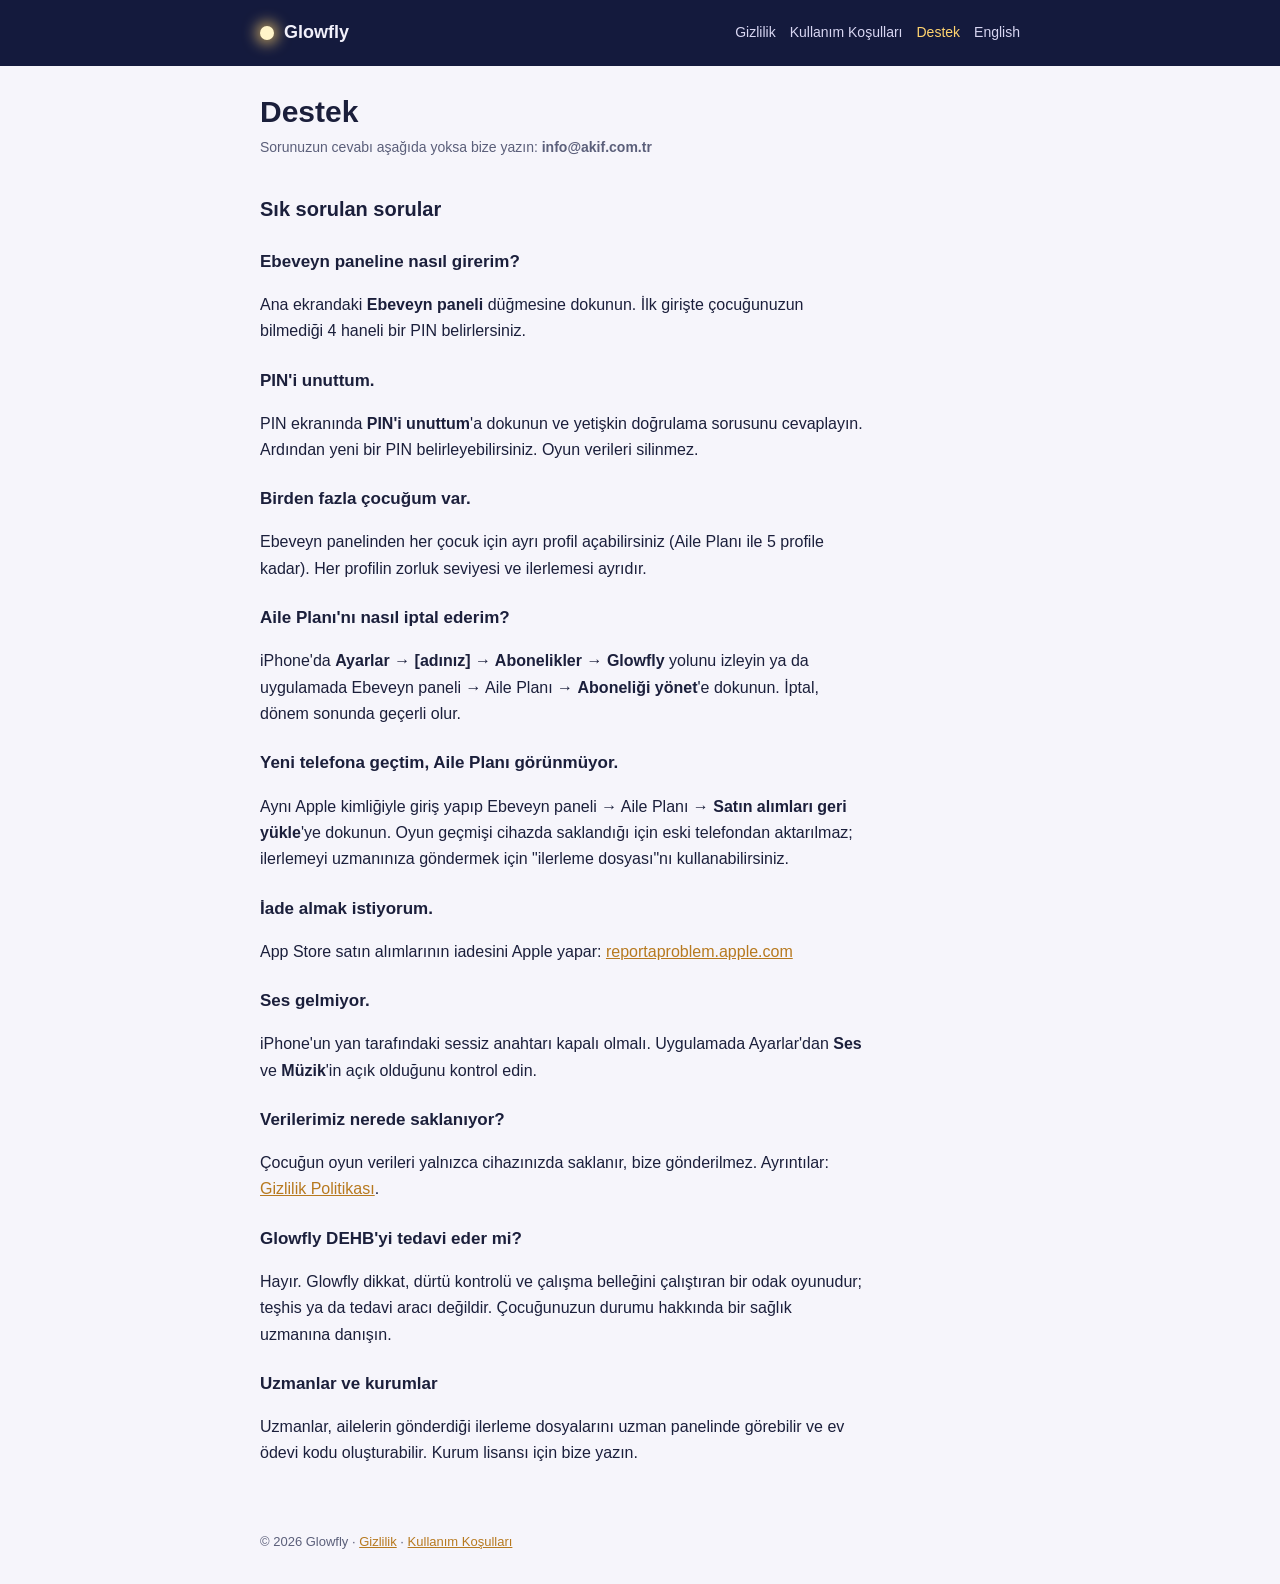
==== destek.html @ 7b3da2a2 "Glowfly yasal ve destek sayfaları (TR/EN) Co-Authored-By: Claude Opus 5.5 <noreply@anthropic.com>" ====
<!doctype html>
<html lang="tr">
<head>
  <meta charset="utf-8" />
  <meta name="viewport" content="width=device-width, initial-scale=1, viewport-fit=cover" />
  <title>Destek · Glowfly</title>
  <meta name="description" content="Glowfly destek: sık sorulan sorular ve iletişim." />
  <link rel="stylesheet" href="style.css" />
</head>
<body>
  <header>
    <div class="wrap">
      <a class="brand" href="index.html"><span class="dot" aria-hidden="true"></span>Glowfly</a>
      <nav>
        <a href="gizlilik.html">Gizlilik</a>
        <a href="kosullar.html">Kullanım Koşulları</a>
        <a href="destek.html" aria-current="page">Destek</a>
        <a href="en/support.html" lang="en">English</a>
      </nav>
    </div>
  </header>
  <main>
    <div class="wrap">
      <h1>Destek</h1>
      <p class="meta">Sorunuzun cevabı aşağıda yoksa bize yazın: <span class="email">info@akif.com.tr</span></p>

      <h2>Sık sorulan sorular</h2>

      <h3>Ebeveyn paneline nasıl girerim?</h3>
      <p>Ana ekrandaki <b>Ebeveyn paneli</b> düğmesine dokunun. İlk girişte çocuğunuzun bilmediği 4 haneli bir PIN belirlersiniz.</p>

      <h3>PIN'i unuttum.</h3>
      <p>PIN ekranında <b>PIN'i unuttum</b>'a dokunun ve yetişkin doğrulama sorusunu cevaplayın. Ardından yeni bir PIN belirleyebilirsiniz. Oyun verileri silinmez.</p>

      <h3>Birden fazla çocuğum var.</h3>
      <p>Ebeveyn panelinden her çocuk için ayrı profil açabilirsiniz (Aile Planı ile 5 profile kadar). Her profilin zorluk seviyesi ve ilerlemesi ayrıdır.</p>

      <h3>Aile Planı'nı nasıl iptal ederim?</h3>
      <p>iPhone'da <b>Ayarlar → [adınız] → Abonelikler → Glowfly</b> yolunu izleyin ya da uygulamada Ebeveyn paneli → Aile Planı → <b>Aboneliği yönet</b>'e dokunun. İptal, dönem sonunda geçerli olur.</p>

      <h3>Yeni telefona geçtim, Aile Planı görünmüyor.</h3>
      <p>Aynı Apple kimliğiyle giriş yapıp Ebeveyn paneli → Aile Planı → <b>Satın alımları geri yükle</b>'ye dokunun. Oyun geçmişi cihazda saklandığı için eski telefondan aktarılmaz; ilerlemeyi uzmanınıza göndermek için "ilerleme dosyası"nı kullanabilirsiniz.</p>

      <h3>İade almak istiyorum.</h3>
      <p>App Store satın alımlarının iadesini Apple yapar: <a href="https://reportaproblem.apple.com" rel="noopener">reportaproblem.apple.com</a></p>

      <h3>Ses gelmiyor.</h3>
      <p>iPhone'un yan tarafındaki sessiz anahtarı kapalı olmalı. Uygulamada Ayarlar'dan <b>Ses</b> ve <b>Müzik</b>'in açık olduğunu kontrol edin.</p>

      <h3>Verilerimiz nerede saklanıyor?</h3>
      <p>Çocuğun oyun verileri yalnızca cihazınızda saklanır, bize gönderilmez. Ayrıntılar: <a href="gizlilik.html">Gizlilik Politikası</a>.</p>

      <h3>Glowfly DEHB'yi tedavi eder mi?</h3>
      <p>Hayır. Glowfly dikkat, dürtü kontrolü ve çalışma belleğini çalıştıran bir odak oyunudur; teşhis ya da tedavi aracı değildir. Çocuğunuzun durumu hakkında bir sağlık uzmanına danışın.</p>

      <h3>Uzmanlar ve kurumlar</h3>
      <p>Uzmanlar, ailelerin gönderdiği ilerleme dosyalarını uzman panelinde görebilir ve ev ödevi kodu oluşturabilir. Kurum lisansı için bize yazın.</p>
    </div>
  </main>
  <footer><div class="wrap">© 2026 Glowfly · <a href="gizlilik.html">Gizlilik</a> · <a href="kosullar.html">Kullanım Koşulları</a></div></footer>
</body>
</html>
---- style.css ----
/* Glowfly yasal ve destek sayfaları (GitHub Pages) */
:root {
  --bg: #f6f5fb;
  --card: #ffffff;
  --ink: #1b1f3b;
  --muted: #5b5f7a;
  --line: #e2e1ee;
  --accent: #b7791f;
  --glow: #ffd36e;
  color-scheme: light;
}
@media (prefers-color-scheme: dark) {
  :root {
    --bg: #10142e;
    --card: #171c3d;
    --ink: #f1f0fb;
    --muted: #a9abc8;
    --line: #2a3060;
    --accent: #ffd36e;
    color-scheme: dark;
  }
}
* { box-sizing: border-box; }
body {
  margin: 0;
  background: var(--bg);
  color: var(--ink);
  font: 16px/1.65 Inter, -apple-system, BlinkMacSystemFont, "Segoe UI", Roboto, sans-serif;
}
header {
  background: #141a3d;
  color: #f1f0fb;
  padding: 18px max(20px, env(safe-area-inset-left)) 18px;
}
header .wrap { display: flex; align-items: center; justify-content: space-between; gap: 12px; flex-wrap: wrap; }
.brand { display: flex; align-items: center; gap: 10px; color: inherit; text-decoration: none; font-weight: 700; font-size: 18px; }
.brand .dot { width: 14px; height: 14px; border-radius: 50%; background: #fff4c9; box-shadow: 0 0 14px 4px rgba(255, 211, 110, 0.7); }
header nav { display: flex; gap: 14px; flex-wrap: wrap; font-size: 14px; }
header nav a { color: #d8d6f2; text-decoration: none; }
header nav a[aria-current="page"] { color: var(--glow); }
.wrap { max-width: 760px; margin: 0 auto; }
main { padding: 28px max(20px, env(safe-area-inset-left)) 48px; }
h1 { font-size: 30px; line-height: 1.2; margin: 0 0 6px; text-wrap: balance; }
h2 { font-size: 20px; margin: 34px 0 8px; }
h3 { font-size: 17px; margin: 22px 0 4px; }
p, li { max-width: 68ch; }
.meta { color: var(--muted); font-size: 14px; margin: 0 0 22px; }
.note {
  background: var(--card);
  border: 1px solid var(--line);
  border-left: 4px solid var(--glow);
  border-radius: 10px;
  padding: 14px 16px;
  margin: 18px 0;
}
a { color: var(--accent); }
table { width: 100%; border-collapse: collapse; font-size: 15px; margin: 12px 0; }
.table-wrap { overflow-x: auto; }
th, td { text-align: left; vertical-align: top; padding: 8px 10px; border-bottom: 1px solid var(--line); }
th { color: var(--muted); font-weight: 600; font-size: 13px; }
.cards { display: grid; grid-template-columns: repeat(auto-fit, minmax(200px, 1fr)); gap: 12px; margin: 22px 0; }
.cards a {
  display: block;
  background: var(--card);
  border: 1px solid var(--line);
  border-radius: 12px;
  padding: 16px;
  color: var(--ink);
  text-decoration: none;
}
.cards a b { display: block; margin-bottom: 4px; }
.cards a span { color: var(--muted); font-size: 14px; }
.email { font-weight: 700; user-select: all; }
footer { color: var(--muted); font-size: 13px; padding: 0 max(20px, env(safe-area-inset-left)) 32px; }
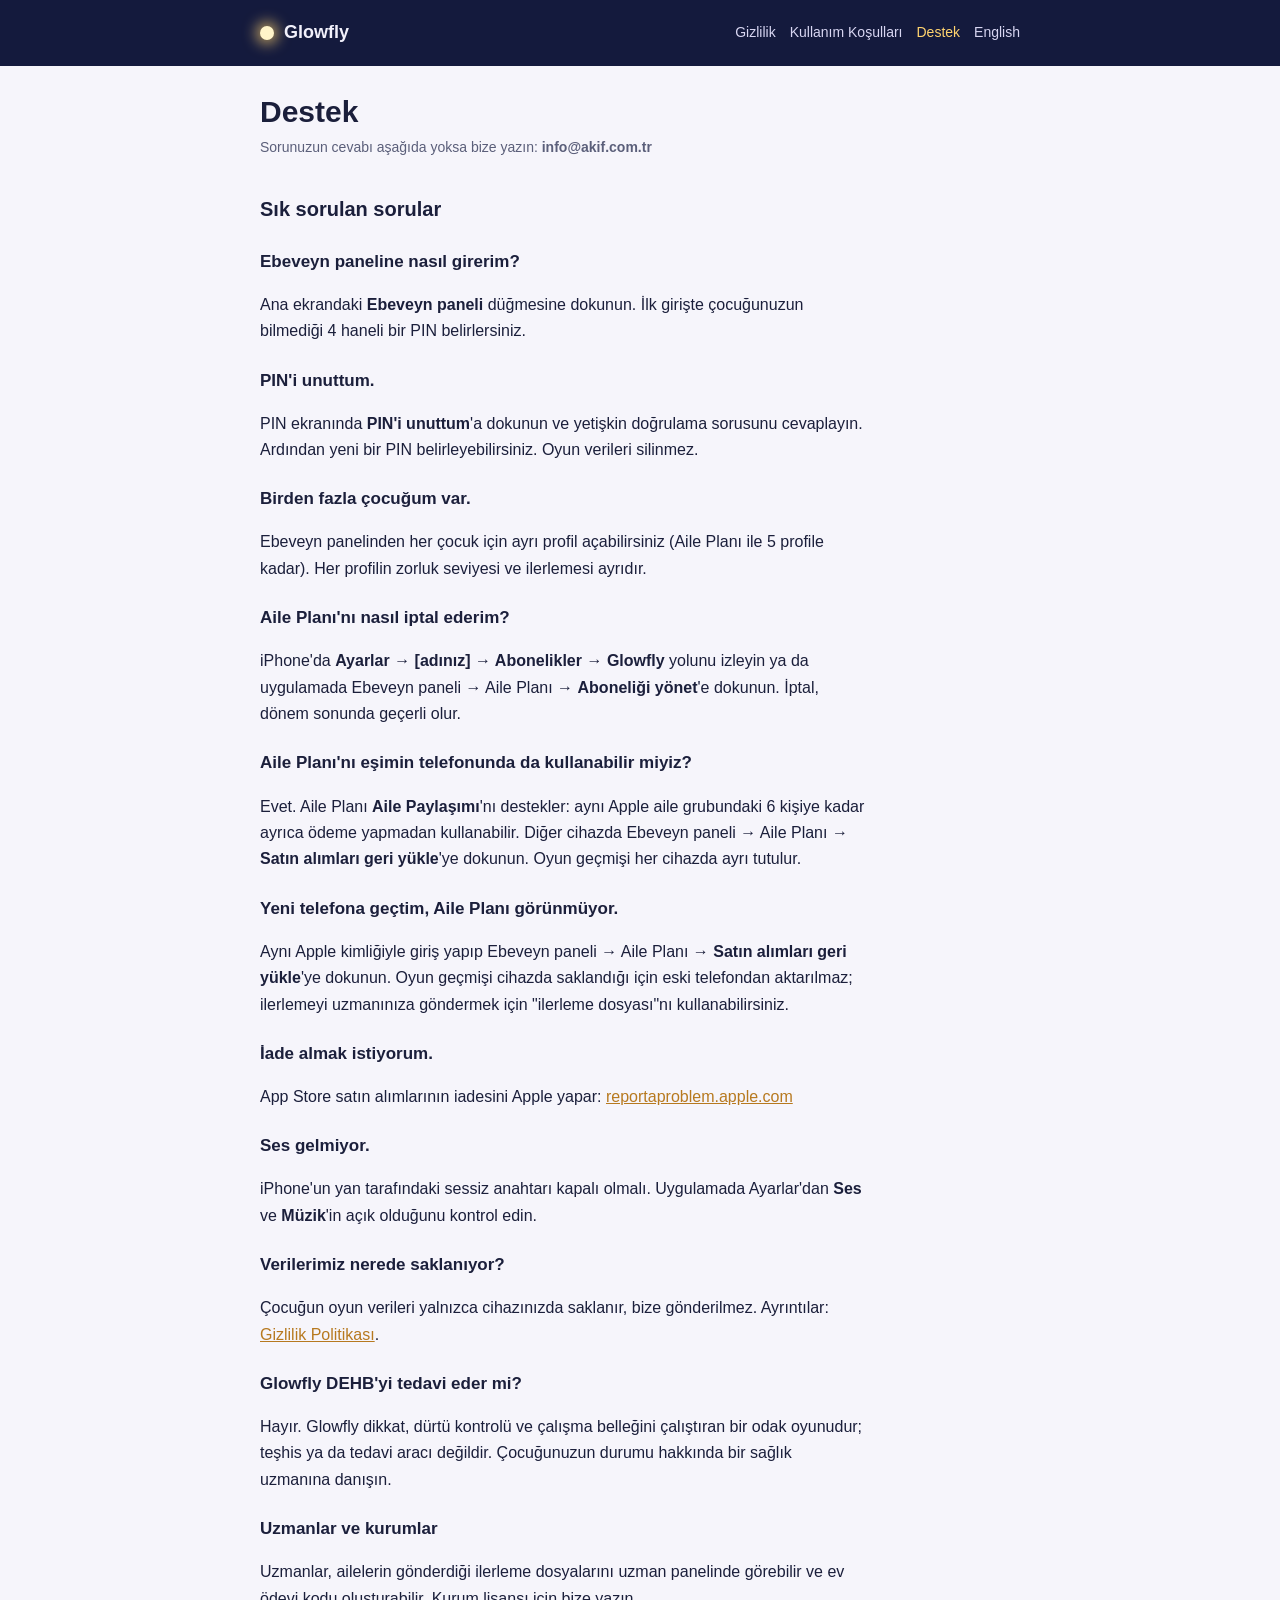
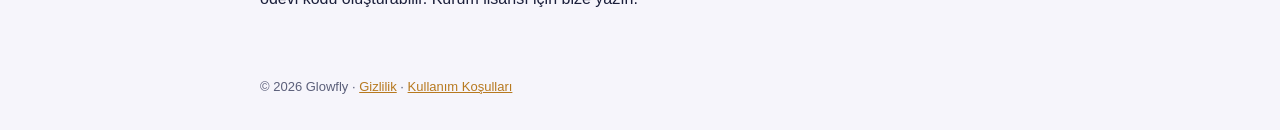
==== commit 356640d5: "Destek: Aile Paylaşımı sorusu / Support: Family Sharing FAQ Co-Authored-By: Claude Opus 5.5 <noreply" ====
--- a/destek.html
+++ b/destek.html
@@ -38,6 +38,9 @@
       <h3>Aile Planı'nı nasıl iptal ederim?</h3>
       <p>iPhone'da <b>Ayarlar → [adınız] → Abonelikler → Glowfly</b> yolunu izleyin ya da uygulamada Ebeveyn paneli → Aile Planı → <b>Aboneliği yönet</b>'e dokunun. İptal, dönem sonunda geçerli olur.</p>
 
+      <h3>Aile Planı'nı eşimin telefonunda da kullanabilir miyiz?</h3>
+      <p>Evet. Aile Planı <b>Aile Paylaşımı</b>'nı destekler: aynı Apple aile grubundaki 6 kişiye kadar ayrıca ödeme yapmadan kullanabilir. Diğer cihazda Ebeveyn paneli → Aile Planı → <b>Satın alımları geri yükle</b>'ye dokunun. Oyun geçmişi her cihazda ayrı tutulur.</p>
+
       <h3>Yeni telefona geçtim, Aile Planı görünmüyor.</h3>
       <p>Aynı Apple kimliğiyle giriş yapıp Ebeveyn paneli → Aile Planı → <b>Satın alımları geri yükle</b>'ye dokunun. Oyun geçmişi cihazda saklandığı için eski telefondan aktarılmaz; ilerlemeyi uzmanınıza göndermek için "ilerleme dosyası"nı kullanabilirsiniz.</p>
 
